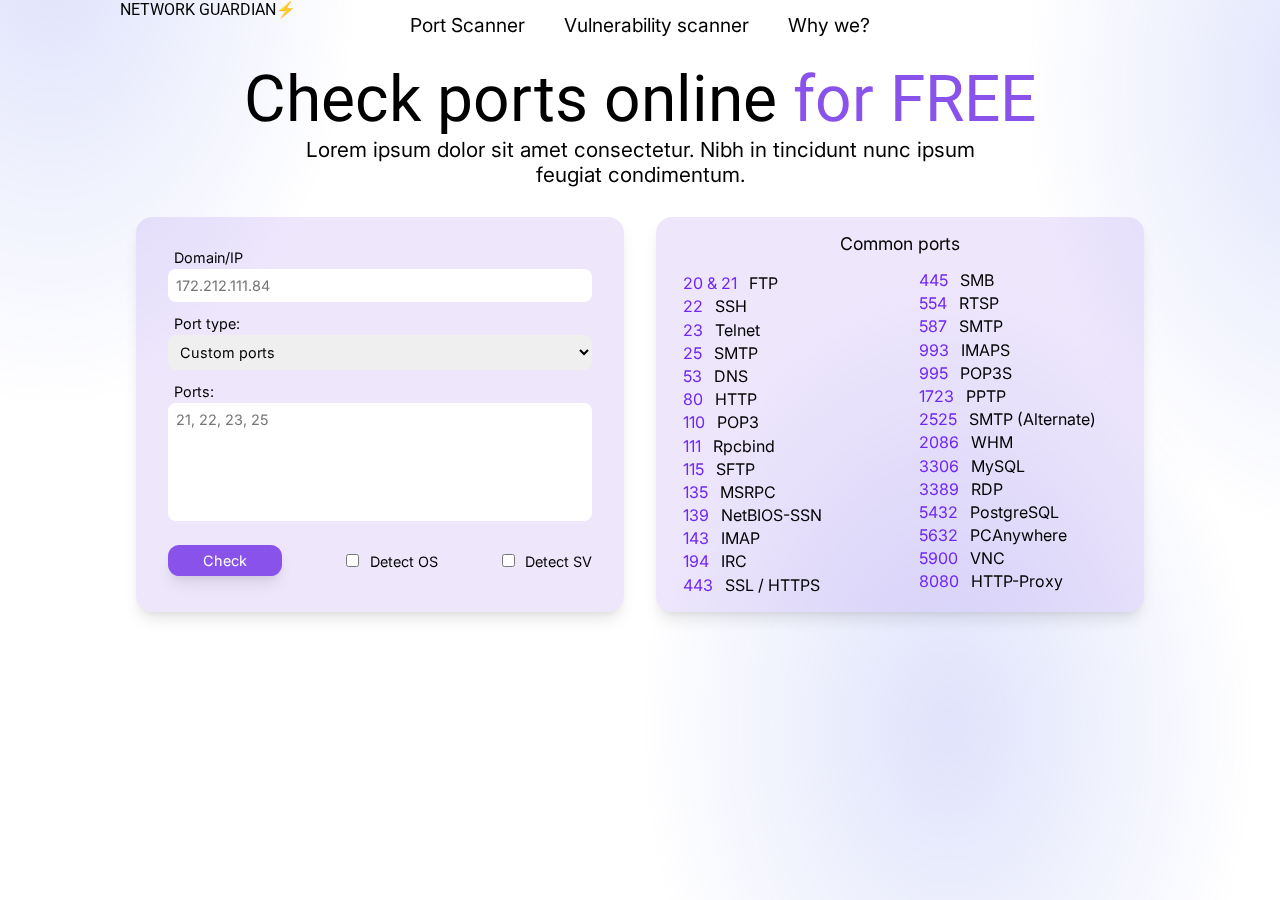
==== portscanner.html @ d00d71c8 "Divided into two pages" ====
<!DOCTYPE html>
<html lang="ua">
<head>
    <meta charset="UTF-8">
    <meta http-equiv="X-UA-Compatible" content="IE=edge">
    <meta name="viewport" content="width=device-width, initial-scale=1.0">
    <link rel="stylesheet" href="style/style.css">
    <link rel="icon" type="image/x-icon" href="./img/NetworkGuardian.svg">
    <title>IMBA TEAM</title>
</head>
<body>
    <main>
        <header>
            <div class="header-inner">
                <a href="index.html">
                    <div class="logo-box">
                         <h2 class="imba-team">NETWORK GUARDIAN⚡</h2>
                    </div>
                </a>

                <nav class="nav">
                    <ul class="nav-main-list">
                        <li class="nav-link"><a href="portscanner.html">Port Scanner</a></li>
                        <li class="nav-link"><a href="vulnerability.html">Vulnerability scanner</a></li>
                        <li class="nav-link header-button"><a href="#">Why we?</a></li>
                    </ul>
                </nav>
                <div class="burger">
                    <div class="burger-first"></div>
                    <div class="burger-second"></div>
                    <div class="burger-third"></div>
                </div>
            </div>
        </header>

        <div class="headline">
            <h2>Check ports online <span>for FREE</span></h2>
            <h5>Lorem ipsum dolor sit amet consectetur. Nibh in tincidunt nunc ipsum feugiat condimentum. </h5>
        </div>

        <div class="scanner">
            <div class="info-enter-block">
                <form action="data.json" method="post" class="info-enter-block-form">
                    <label for="domain-ip">Domain/IP</label>
                    <input type="text" name="domain-ip" id="domain-ip" placeholder="172.212.111.84">
                    <label for="scanner-dropdown">Port type:</label>
                    <select id="scanner-dropdown">
                        <option value="CustomPorts">Custom ports</option>
                        <option value="ServerPorts">Server ports</option>
                        <option value="GamePorts">Game ports</option>
                        <option value="ApplicationPorts">Application ports:</option>
                        <option value="P2PPorts">P2P ports:</option>
                    </select>
                    <label for="entered-ports">Ports:</label>
                    <textarea id="entered-ports" name="entered-ports" placeholder="21, 22, 23, 25" rows="6"></textarea>
                    <div class="scanner-submit-area">
                        <button type="submit" class="submit-button">Check</button>
                        <div class="input-box">
                            <input type="checkbox" name="detect-os" id="detect-os">
                            <label for="detect-os">Detect OS</label>
                        </div>
                        <div class="input-box">
                            <input type="checkbox" name="detect-sv" id="detect-sv">
                            <label for="detect-sv">Detect SV</label>
                        </div> 
                    </div>
                    
                </form>
            </div>
            <div class="common-ports-block">
                <h3>Common ports</h3>
                <ul class="common-ports-list">
                    <li><span>20 & 21</span> FTP</li>
                    <li><span>22</span> SSH</li>
                    <li><span>23</span> Telnet</li>
                    <li><span>25</span> SMTP</li>
                    <li><span>53</span> DNS</li>
                    <li><span>80</span> HTTP</li>
                    <li><span>110</span> POP3</li>
                    <li><span>111</span> Rpcbind</li>
                    <li><span>115</span> SFTP</li>
                    <li><span>135</span> MSRPC</li>
                    <li><span>139</span> NetBIOS-SSN</li>
                    <li><span>143</span> IMAP</li>
                    <li><span>194</span> IRC</li>
                    <li><span>443</span> SSL / HTTPS</li>
                    <li><span>445</span> SMB</li>
                    <li><span>554</span> RTSP</li>
                    <li><span>587</span> SMTP</li>
                    <li><span>993</span> IMAPS</li>
                    <li><span>995</span> POP3S</li>
                    <li><span>1723</span> PPTP</li>
                    <li><span>2525</span> SMTP (Alternate)</li>
                    <li><span>2086</span> WHM</li>
                    <li><span>3306</span> MySQL</li>
                    <li><span>3389</span> RDP</li>
                    <li><span>5432</span> PostgreSQL</li>
                    <li><span>5632</span> PCAnywhere</li>
                    <li><span>5900</span> VNC</li>
                    <li><span>8080</span> HTTP-Proxy</li>
                </ul>          
            </div>
        </div>
       <!--
        <div class="scanner-results scanner-results-active">
            <div class="scanner-results-text">
                <h3>Results<h3> 
                <ul class="scanner-results-header">
                    <li>
                        <p>Domain/IP</p>
                        <p>172.212.111.84</p>
                    </li>
                    <li>
                        <p>Ports scanned:</p>
                        <p>3</p>
                    </li>
                    <li>
                        <p>Open ports:</p>
                        <p>2</p>
                    </li>
                </ul>
                <table>
                    <tr class="table-header">
                        <td>Ports</td>
                    </tr>
                    <tr>
                        <th>Port number</th>
                        <th>State</th>
                        <th>Detect SV</th>
                        <th>Service Name</th>
                    </tr>
                    <tr>
                        <td>80</td>
                        <td>OPEN</td>
                        <td>Active</td>
                        <td>HTTP</td>
                    </tr>
                    <tr>
                        <td>123</td>
                        <td>closed</td>
                        <td>Active</td>
                        <td>HTTP</td>
                    </tr>
                    <tr>
                        <td>80</td>
                        <td>OPEN</td>
                        <td>Active</td>
                        <td>HTTP</td>
                    </tr>
                </table>
            </div>

            <div class="scanner-results-loader fulfilling-bouncing-circle-spinner">
                <div class="circle"></div>
                <div class="orbit"></div>
            </div>
        </div>
        <div class="headline">
            <h2>You can also scan your <span>network security!</span></h2>
        </div>

    -->
    </main>
    <div class="background">
        <div class="bg-element"></div>
        <div class="bg-element"></div>
        <div class="bg-element"></div>

    </div>
    
    <script src="script/portscanner.js"></script>
</body>
</html>
---- style/style.css ----
@import url('https://fonts.googleapis.com/css2?family=Montserrat:wght@400;500;600;700;800&family=Racing+Sans+One&family=Roboto&display=swap');
@import url('https://fonts.googleapis.com/css2?family=Inter:wght@200;300;400&family=Roboto&display=swap');

*{
    box-sizing: border-box;
    margin: 0;
    padding: 0;
    font-family: var(--font-family-second); 
    font-weight: 400;
    text-decoration: none;
    scroll-behavior: smooth;
    color: var(--text-color-main);
    font-size: var(--font-size-main);

}

h2, h2 span{
    font-family: var(--font-family-main);
    font-weight: 400;
}

:root{
    --font-family-main: 'Roboto', sans-serif;
    --font-family-second: 'Inter', sans-serif;
    --small-headline-font-size-main: 1.2rem;
    --font-weight-bold: 800;
    --text-color-main:#000000;
    --text-color-second: #8953EB;
    --text-color-third: #ffffff;
    --text-color-fourth: #7027F4;
    --background-color-second: #8953EB24;
    --background-color-third: #F1F0F0;
    --background-color-fourth:#f1cfff8e;
    --border-color-first: #00000040;
    --border-color-second: #00000010;

    --port-open-color:#46A62E;
    --port-closed-color: red;
    --main-padding: 1rem;
    
    --box-shadow-main: rgba(100, 100, 111, 0.2) 0px 7px 29px 0px;
    --box-shadow-main: rgba(0, 0, 0, 0.1) 0px 10px 15px -3px, rgba(0, 0, 0, 0.05) 0px 4px 6px -2px;;
    
    --header-height: 50px;
    --headline-padding: 30px 20px;
    --font-size-main: 1rem;
    --font-size-small-main: 0.9rem;
    --font-size-bigger-main: 1.1rem;
    --font-size-bigger-second: 1.6rem;
    --headline-font-size: 4rem;
    --headline-font-size-small: 1.3rem;
}


main{
    position: relative;
    width: 100%;
    text-decoration: none;
    max-width: 1040px;
    margin: 0 auto;
    display: flex;
    flex-direction: column;
    align-items: center;
    padding: 0 var(--main-padding);
    z-index: 1;
    /* overflow-x: hidden; */  
}

header{
    position: absolute;
    display: flex;
    width: 100%;
}

.header-inner{
    position: relative;
    width: 100%;
    display: flex;
    height: var(--header-height);
}

nav{
    position: absolute;
    left: 50%;
    top: 0;
    transform: translateX(-50%);
    align-items: center;
    display: flex;
    width: 60%;
    max-width: 500px;
}

.nav-main-list{
    width: 100%;

    display: flex;
    list-style: none;
    justify-content: space-around;
    align-items: center;
    z-index: 3;
    
}

.nav-link a{
    display: flex;
    height: var(--header-height);
    align-items: center;
    padding: 0 15px;
    font-size: var(--headline-font-size-small);
    font-size: calc(var(--font-size-main)*1.2);
    cursor: pointer;
}

.headline{
    position: relative;
    display: flex;
    width: fit-content;
    flex-direction: column;
    margin: 0 auto;
    padding: var(--headline-padding) ;
    align-items: center;
    margin: 2rem 0 0 0;
}

.headline h2{
    font-size: var(--headline-font-size);
    display: inline-block;
}

.headline h2 span{
  font-size: var(--headline-font-size);
    color: var(--text-color-second);
}
.headline h5{
    font-size: var(--headline-font-size-small);
    max-width: 80%;
    text-align: center;
}

.scanner{
    display: grid;
    grid-template-columns: 1fr 1fr;
    gap: calc(var(--main-padding)*2);
    padding-bottom: calc(var(--main-padding)*2);
    width: 100%;
    
}

.scanner > div{
    background-color: var(--background-color-second);
    padding: var(--main-padding);
    border-radius: var(--main-padding);
    box-shadow: var(--box-shadow-main);
}


.info-enter-block-form{
    display: flex;
    flex-direction: column;
    align-items: space-between;
    justify-content: flex-start;
    padding: 1rem;
}

.info-enter-block-form input[type="text"],
.info-enter-block-form textarea,
.info-enter-block-form select{
    width: 100%;
    padding: calc(var(--main-padding)/2);
    border-radius: calc(var(--main-padding)/2);
    border: none;
    font-size: var(--font-size-small-main);
}

.info-enter-block-form label{
    padding: 0 0 0.2rem 0.4rem;
    font-size: var(--font-size-small-main);
}
.info-enter-block-form label:not(:first-child){
    margin: 0.8rem 0 0 0;
}

.info-enter-block-form textarea{
    width: 100%;
    resize: none;
}

.scanner-submit-area{
    display: flex;
    width: 100%;
    justify-content: space-between;
    align-items: center;
    margin: 1.5rem 0 0 0;
}

.scanner-submit-area button[type="submit"], .check-button{
    box-shadow: var(--box-shadow-main);
    border: none;
    padding: calc(var(--main-padding)/2.3) calc(var(--main-padding)*2.2);
    background-color: var(--text-color-second);
    color: var(--text-color-third);
    border-radius: calc(var(--main-padding)/1.4);
    font-size: var(--font-size-small-main);
}


/* Common Ports Block */
.common-ports-block h3{
    text-align: center;
    padding: 0 0 1rem 0;
    font-size: var(--font-size-bigger-main);
}
.common-ports-block ul{
    list-style: none;
    column-count: 2;
}

.common-ports-block li{
    cursor: pointer;
    margin: 0.2rem;
}
.common-ports-block li span{
    color: var(--text-color-fourth);
    padding: 0 0.5rem;
}

/* Scanner Results */

.scanner-results{
    width: 100%;
    display: flex;
    flex-direction: column;
    position: relative;
    padding: var(--main-padding);
    border-radius: var(--main-padding);
    background-color: var(--background-color-second);
    min-height: 150px;
    box-shadow: var(--box-shadow-main);
}


.scanner-results-text{
    display: none;

}
.scanner-results-text > h3{
    text-align: center;
    font-size: var(--small-headline-font-size-main);
    font-weight: var(--font-weight-bold);
    font-size: var(--font-size-bigger-second);
}


.scanner-results-active .scanner-results-text{
    display: block;
}
.scanner-results-active .scanner-results-loader{
    display: none;
}

.scanner-results-header{
    margin-top: var(--main-padding);
    
    border-radius: var(--main-padding);
    gap: var(--main-padding);
    display: flex;
    list-style: none;
}

.scanner-results-header li{
  display: flex;
  flex-direction: column;
  flex: 2;

}

.scanner-results-header li:first-of-type{
  flex: 3;
}

.scanner-results-header p:first-of-type{
  font-size: var(--font-size-small-main);
  padding-left: calc(var(--main-padding)/2);
  text-align: start;
}
.scanner-results-header p:nth-of-type(2){
  background-color: var(--text-color-third);
  padding: calc(var(--main-padding)/2);
  border-radius: calc(var(--main-padding)/2);
  text-align: start;
}

.scanner-open-ports > li{
    padding-left: var(--main-padding);
}

.scanner-results table{
  margin: var(--main-padding) 0 0 0;
  border-collapse: collapse;
  background-color: var(--background-color-third);
  border-radius: var(--main-padding);
  width: 100%;
  overflow: hidden;

}

.scanner-results th,td{
  display: flex;
  flex: 1;
  align-items: center;
  justify-content: center;
  padding: var(--main-padding);
  border-bottom: 1px solid var(--border-color-second);
}


.scanner-results table th{
  border-bottom: 1px solid var(--border-color-first);

}

.scanner-results table td:nth-of-type(2){
  text-transform: uppercase;
}

.scanner-results th{
  text-transform: uppercase;
  color: var(--text-color-fourth);
}

.scanner-results tr{
  display: flex;
  width: 100%;
  flex: 1;
}

.table-header td{
  background-color: var(--text-color-third);
  justify-content: start;
  font-size: var(--small-headline-font-size-main);
  font-weight:  var(--font-weight-bold);
  padding: calc(var(--main-padding)/1.5) var(--main-padding);
}


  .vulnerability-scanner{
    background-color: var(--background-color-second);
    width: 100%;
    border-radius: var(--main-padding);
    margin: var(--main-padding) 0;
    box-shadow: var(--box-shadow-main);
  }

  .vulnerability-scanner h2{
    text-align: center;
    padding: var(--main-padding);
  }

  .check-button{
    width: 120px;
    margin: var(--main-padding) 0 0  0;
  }


/* Vulnerability scanner results*/
.scan-results-output__port {
  margin-left: 2.5%;
  font-size: var(--font-size-small-main);
}
.scan-results-output {
  display: flex;
  flex-direction: column;
  justify-content: flex-end;
  align-items: center;

  padding: var(--main-padding);
  border-radius: var(--main-padding);
  background-color: var(--background-color-second);
}
.section-one, .section-two, .section-three, .section-four {
  background-color: #ba9fec37;
  font-family: 'Montserrat', sans-serif;
  font-size: var(--font-size-main);
  color: #000000;
  overflow: hidden;
}

.scan-results-output h2{
  padding: calc(var(--main-padding)/2);
  text-align: center;
  font-size: var(--font-size-bigger-second);
  font-weight: var(--font-weight-bold);
  
}
.highlighted-link {
  color: var(--text-color-second);
  text-decoration: none;
}
.highlighted-link:hover {
  text-decoration: underline;
}
.scan-results-output button[type="submit"]{  
  
  border-radius: calc(var(--main-padding)/1.5);
  border: none;
  /* padding: calc(var(--main-padding)/1.2) calc(var(--main-padding)*5); */
  padding: calc(var(--main-padding)/2) calc(var(--main-padding)*3);
  margin: calc(var(--main-padding)*1.5) 0 0 0;
  background-color: var(--text-color-second);
  color: var(--text-color-third);
  font-size: var(--font-size-small-main);
  box-shadow: var(--box-shadow-main);
 
}
.scan-results-output button[type="submit"]:hover {
  cursor: pointer;
  
}
.scan-results-output button[type="submit"]:active {
  transform: scale(0.97);
  
}








  .background{
    position: fixed;
    height: max-content;
    top: 0;
    left: 0;
    width: 100vw;
    height: 100vw;
    z-index: -1;
    overflow: hidden;
  }
  .bg-element{
    position: absolute;

    background: radial-gradient(24.03% 35.15% at 34.08% 56.7%, rgba(43, 68, 231, 0.1458) 2.5%, rgba(245, 245, 245, 0) 100%);
    height: 100vw;
    width: 100vw;
    
  }

  .bg-element:nth-of-type(1) {
    top: -60vw;
    left: -30vw;
  }

  .bg-element:nth-of-type(2) {
    top: 0vw;
    left: 40vw;
  }

  .bg-element:nth-of-type(3) {
    top: -50vw;
    left: 70vw;
  }

  .bg-element:nth-child(4) {
    top: 70%;
    left: 70%;
  }

  .bg-element:nth-child(5) {
    top: 90%;
    left: 90%;
  }

  










  /* Loader */
.scanner-results-loader{
  position: absolute;
  top: 50%;
  left: 50%;
  transform: translate(-50%,-50%) !important;
}


.fulfilling-bouncing-circle-spinner, .fulfilling-bouncing-circle-spinner * {
  box-sizing: border-box;
}

.fulfilling-bouncing-circle-spinner {
  height: 60px;
  width: 60px;
  animation: fulfilling-bouncing-circle-spinner-animation infinite 4000ms ease;
}

.fulfilling-bouncing-circle-spinner .orbit {
  height: 60px;
  width: 60px;
  position: absolute;
  top: 0;
  left: 0;
  border-radius: 50%;
  border: calc(60px * 0.03) solid var(--text-color-second);
  animation: fulfilling-bouncing-circle-spinner-orbit-animation infinite 4000ms ease;
}

.fulfilling-bouncing-circle-spinner .circle {
  height: 60px;
  width: 60px;
  color: var(--text-color-second);
  display: block;
  border-radius: 50%;
  position: relative;
  border: calc(60px * 0.1) solid var(--text-color-second);
  animation: fulfilling-bouncing-circle-spinner-circle-animation infinite 4000ms ease;
  transform: rotate(0deg) scale(1);
}

@keyframes fulfilling-bouncing-circle-spinner-animation {
  0% {
    transform: rotate(0deg);
  }

  100% {
    transform: rotate(360deg);
  }
}

@keyframes fulfilling-bouncing-circle-spinner-orbit-animation {
  0% {
    transform: scale(1);
  }
  50% {
    transform: scale(1);
  }
  62.5% {
    transform: scale(0.8);
  }
  75% {
    transform: scale(1);
  }
  87.5% {
    transform: scale(0.8);
  }
  100% {
    transform: scale(1);
  }
}

@keyframes fulfilling-bouncing-circle-spinner-circle-animation {
  0% {
    transform: scale(1);
    border-color: transparent;
    border-top-color: inherit;
  }
  16.7% {
    border-color: transparent;
    border-top-color: initial;
    border-right-color: initial;
  }
  33.4% {
    border-color: transparent;
    border-top-color: inherit;
    border-right-color: inherit;
    border-bottom-color: inherit;
  }
  50% {
    border-color: inherit;
    transform: scale(1);
  }
  62.5% {
    border-color: inherit;
    transform: scale(1.4);
  }
  75% {
    border-color: inherit;
    transform: scale(1);
    opacity: 1;
  }
  87.5% {
    border-color: inherit;
    transform: scale(1.4);
  }
  100% {
    border-color: transparent;
    border-top-color: inherit;
    transform: scale(1);
  }
}
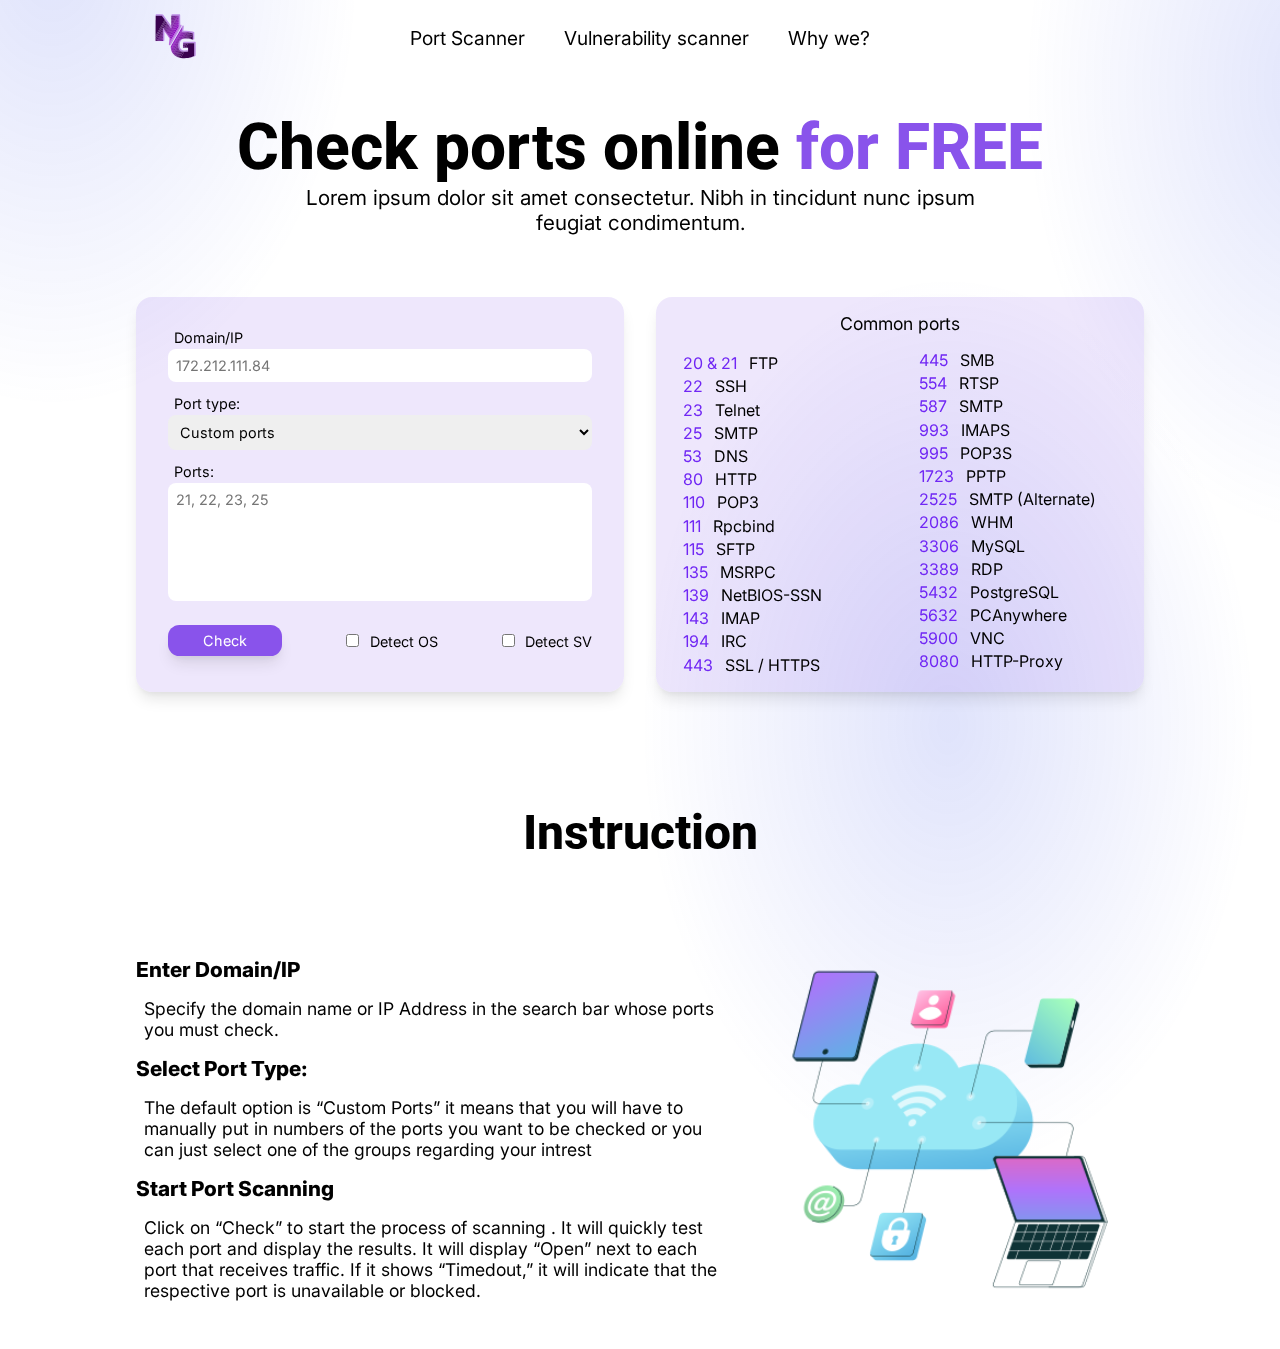
==== commit 9f9a0665: "Fixed design, added Instruction" ====
--- a/portscanner.html
+++ b/portscanner.html
@@ -14,7 +14,7 @@
             <div class="header-inner">
                 <a href="index.html">
                     <div class="logo-box">
-                         <h2 class="imba-team">NETWORK GUARDIAN⚡</h2>
+                        <img src="img/NetworkGuardian.svg" alt="Network-Guardian Logo">
                     </div>
                 </a>
 
@@ -101,6 +101,25 @@
                 </ul>          
             </div>
         </div>
+
+        <h2 class="instruction-header">Instruction</h2>
+        <div class="instruction">
+            
+            <div class="instruction-text">
+                <span>Enter Domain/IP</span>  
+                <p>Specify the domain name or IP Address in the search bar whose ports you must check.</p> 
+                <span>Select Port Type:</span>
+                <p>The default option is “Custom Ports” it means that you will have to manually put in numbers of the ports you want to be checked or you can just select one of the groups regarding your intrest</p>
+                <span>Start Port Scanning</span>
+                <p>Click on “Check” to start the process of scanning . It will quickly test each port and display the results.
+                It will display “Open” next to each port that receives traffic. If it shows “Timedout,” it will indicate that the respective port is unavailable or blocked.</p>
+            </p>
+            </div>
+            <div class="instruction-image">
+                <img src="img/workcloudimg.svg" alt="Workcloud">
+            </div>
+            
+        </div>
        <!--
         <div class="scanner-results scanner-results-active">
             <div class="scanner-results-text">
--- a/style/style.css
+++ b/style/style.css
@@ -49,6 +49,9 @@
     --font-size-bigger-second: 1.6rem;
     --headline-font-size: 4rem;
     --headline-font-size-small: 1.3rem;
+    --sub-headline-font-size-main: 3rem;
+    --instruction-font-size-small:1.1rem;
+    --instruction-font-size-big:1.3rem;
 }
 
 
@@ -76,14 +79,27 @@
     position: relative;
     width: 100%;
     display: flex;
-    height: var(--header-height);
+    align-items: center;
+    justify-content: center;
+    height: calc( var(--header-height)*1.5);
+}
+
+.logo-box{
+  position: absolute;
+  top: 0;
+  left: var(--main-padding);
+}
+
+.logo-box img{
+  height: calc( var(--header-height)*1.5);
+
 }
 
 nav{
     position: absolute;
     left: 50%;
-    top: 0;
-    transform: translateX(-50%);
+    top: 50%;
+    transform: translate(-50%, -50%);
     align-items: center;
     display: flex;
     width: 60%;
@@ -119,17 +135,19 @@
     margin: 0 auto;
     padding: var(--headline-padding) ;
     align-items: center;
-    margin: 2rem 0 0 0;
+    margin: 5rem 0 2rem 0;
 }
 
 .headline h2{
     font-size: var(--headline-font-size);
     display: inline-block;
+    font-weight: var(--font-weight-bold);
 }
 
 .headline h2 span{
   font-size: var(--headline-font-size);
     color: var(--text-color-second);
+    font-weight: var(--font-weight-bold);
 }
 .headline h5{
     font-size: var(--headline-font-size-small);
@@ -372,11 +390,19 @@
   flex-direction: column;
   justify-content: flex-end;
   align-items: center;
-
+  box-shadow: var(--box-shadow-main);
   padding: var(--main-padding);
   border-radius: var(--main-padding);
   background-color: var(--background-color-second);
-}
+  margin: var(--main-padding) 0;
+  
+}
+
+.scan-results-output span{
+  background-color: #ba9fec37;
+
+}
+
 .section-one, .section-two, .section-three, .section-four {
   background-color: #ba9fec37;
   font-family: 'Montserrat', sans-serif;
@@ -384,6 +410,8 @@
   color: #000000;
   overflow: hidden;
 }
+
+
 
 .scan-results-output h2{
   padding: calc(var(--main-padding)/2);
@@ -421,10 +449,50 @@
   
 }
 
-
-
-
-
+/* Instruction */
+.instruction-header{
+  text-align: center;
+  font-size: 2rem;
+  font-weight: var(--font-weight-bold);
+  font-size: var(--sub-headline-font-size-main);
+  margin: 5rem 0 3rem 0;
+} 
+
+.instruction {
+  display: flex;
+  width: 100%;
+  margin: calc(var(--main-padding)*2);
+}
+.instruction-text{
+  flex-direction: column;
+  display: flex;
+  flex: 3;
+}
+
+
+.instruction-text span{
+  font-weight: var(--font-weight-bold);
+  margin: var(--main-padding) 0;
+  font-size: var(--instruction-font-size-big);
+
+}
+
+.instruction-text p{
+  margin: 0 calc(var(--main-padding)/2);
+  font-size: var(--instruction-font-size-small);
+}
+
+
+.instruction-image{
+  display: flex;
+  justify-content: center;
+  align-items: center;
+  flex: 2;
+}
+
+.instruction-image img{
+  width: 100%;
+}
 
 
 
@@ -473,15 +541,6 @@
   }
 
   
-
-
-
-
-
-
-
-
-
 
   /* Loader */
 .scanner-results-loader{
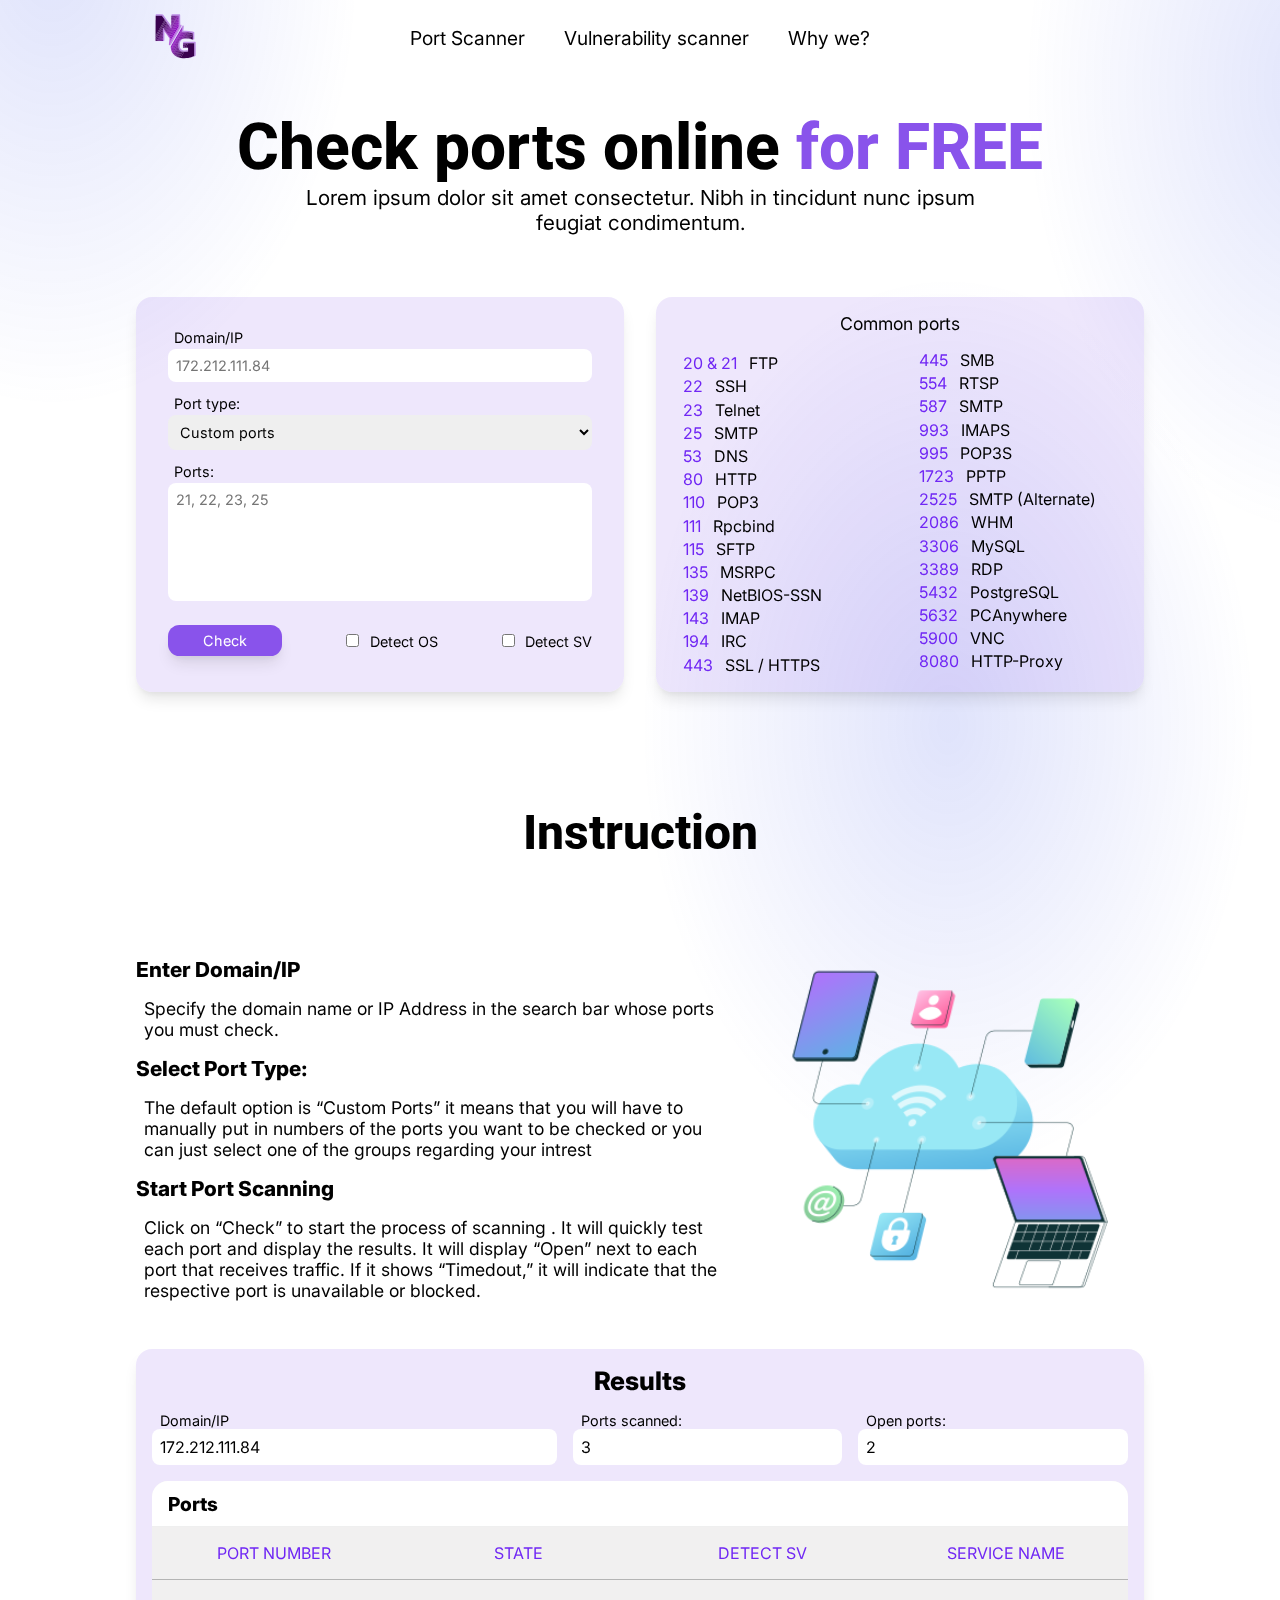
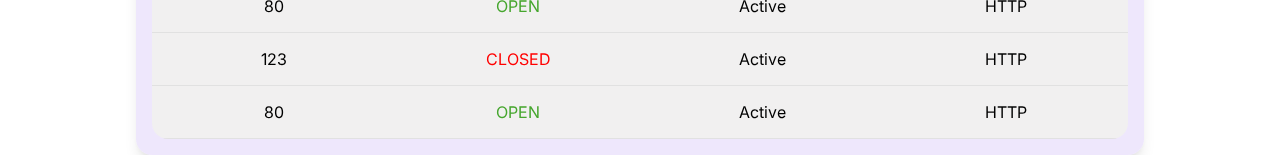
==== commit 79b5e9bf: "Added table of results to port scanner" ====
--- a/portscanner.html
+++ b/portscanner.html
@@ -120,7 +120,7 @@
             </div>
             
         </div>
-       <!--
+       
         <div class="scanner-results scanner-results-active">
             <div class="scanner-results-text">
                 <h3>Results<h3> 
@@ -168,7 +168,7 @@
                     </tr>
                 </table>
             </div>
-
+    <!--
             <div class="scanner-results-loader fulfilling-bouncing-circle-spinner">
                 <div class="circle"></div>
                 <div class="orbit"></div>
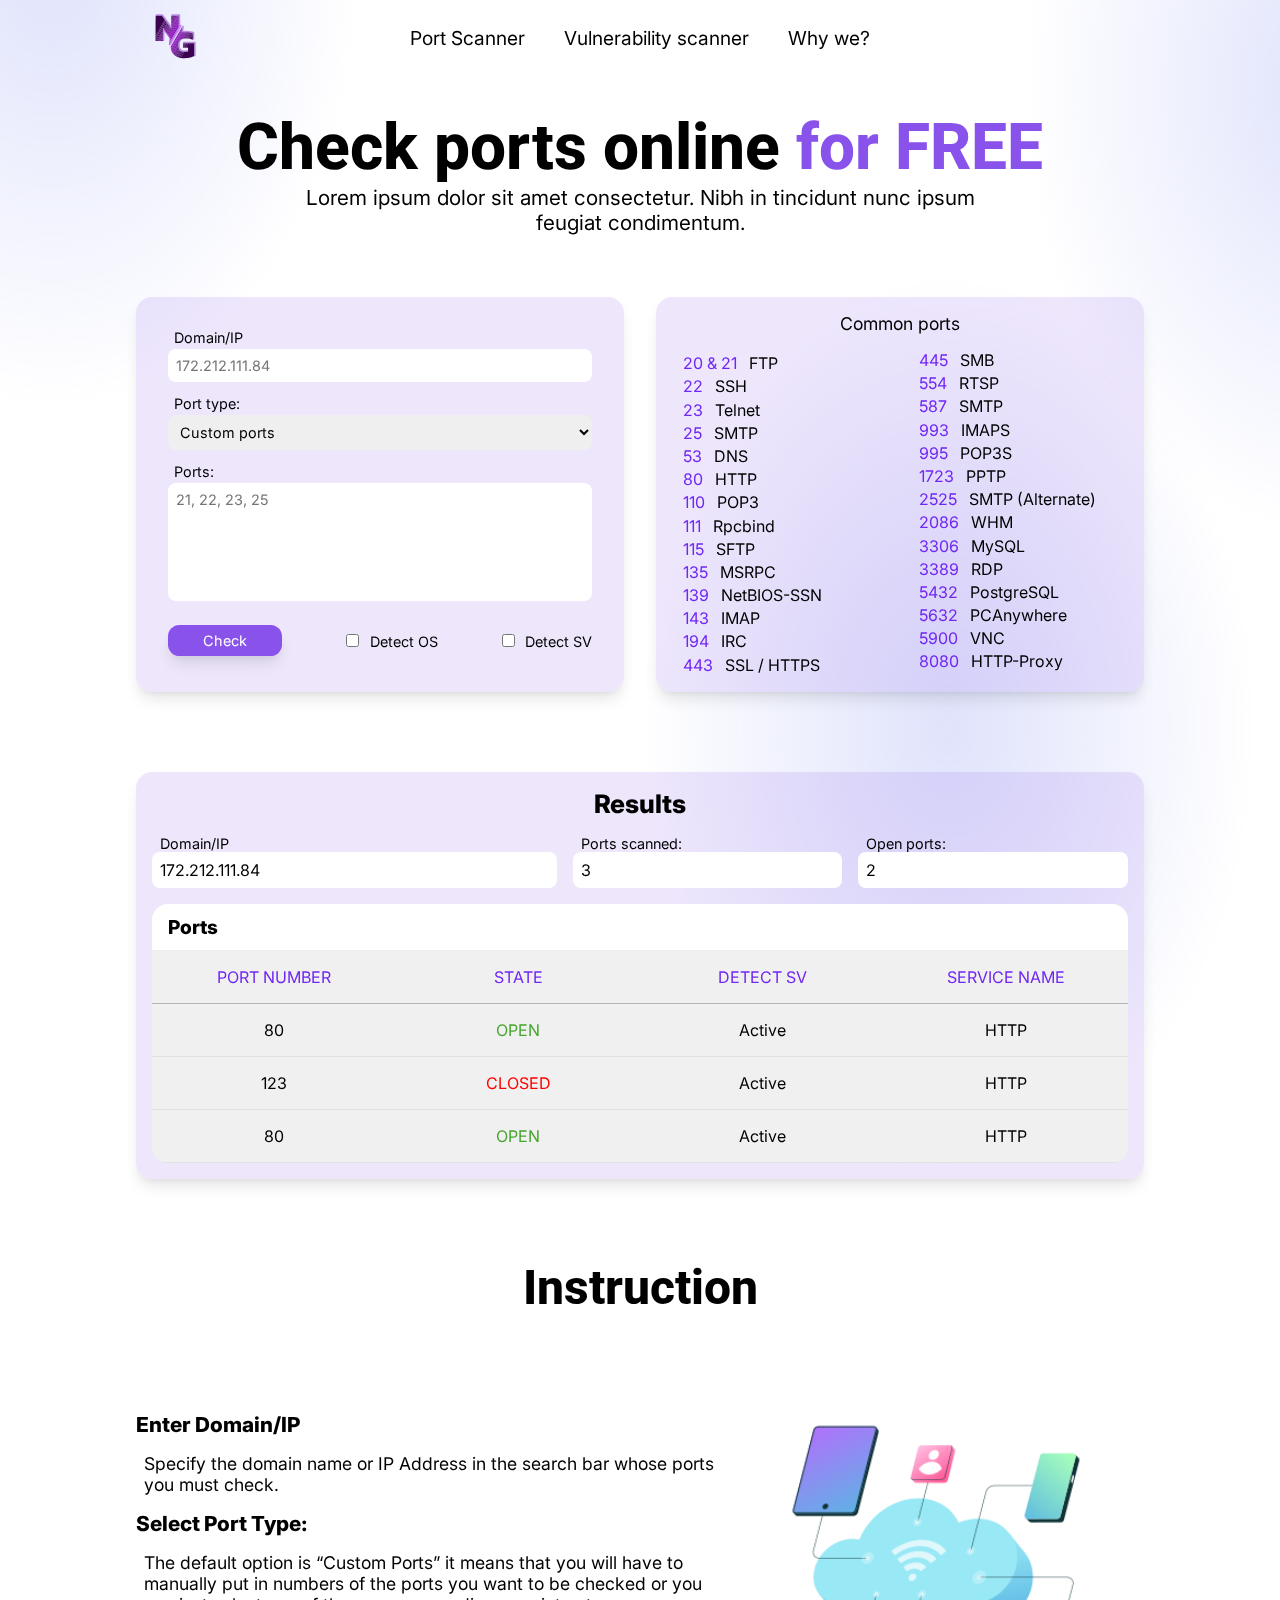
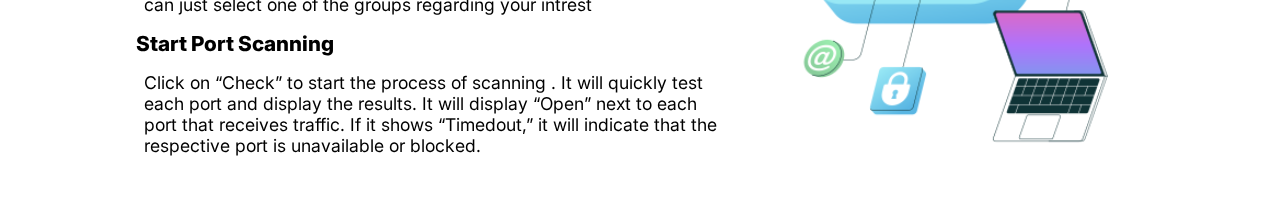
==== commit 6416a111: "Put instruction under the results of scanning, added some margin between scanner and results" ====
--- a/portscanner.html
+++ b/portscanner.html
@@ -102,24 +102,7 @@
             </div>
         </div>
 
-        <h2 class="instruction-header">Instruction</h2>
-        <div class="instruction">
-            
-            <div class="instruction-text">
-                <span>Enter Domain/IP</span>  
-                <p>Specify the domain name or IP Address in the search bar whose ports you must check.</p> 
-                <span>Select Port Type:</span>
-                <p>The default option is “Custom Ports” it means that you will have to manually put in numbers of the ports you want to be checked or you can just select one of the groups regarding your intrest</p>
-                <span>Start Port Scanning</span>
-                <p>Click on “Check” to start the process of scanning . It will quickly test each port and display the results.
-                It will display “Open” next to each port that receives traffic. If it shows “Timedout,” it will indicate that the respective port is unavailable or blocked.</p>
-            </p>
-            </div>
-            <div class="instruction-image">
-                <img src="img/workcloudimg.svg" alt="Workcloud">
-            </div>
-            
-        </div>
+        
        
         <div class="scanner-results scanner-results-active">
             <div class="scanner-results-text">
@@ -168,6 +151,25 @@
                     </tr>
                 </table>
             </div>
+        </div>
+        <h2 class="instruction-header">Instruction</h2>
+        <div class="instruction">
+            
+            <div class="instruction-text">
+                <span>Enter Domain/IP</span>  
+                <p>Specify the domain name or IP Address in the search bar whose ports you must check.</p> 
+                <span>Select Port Type:</span>
+                <p>The default option is “Custom Ports” it means that you will have to manually put in numbers of the ports you want to be checked or you can just select one of the groups regarding your intrest</p>
+                <span>Start Port Scanning</span>
+                <p>Click on “Check” to start the process of scanning . It will quickly test each port and display the results.
+                It will display “Open” next to each port that receives traffic. If it shows “Timedout,” it will indicate that the respective port is unavailable or blocked.</p>
+            </p>
+            </div>
+            <div class="instruction-image">
+                <img src="img/workcloudimg.svg" alt="Workcloud">
+            </div>
+            
+        </div>
     <!--
             <div class="scanner-results-loader fulfilling-bouncing-circle-spinner">
                 <div class="circle"></div>
--- a/style/style.css
+++ b/style/style.css
@@ -245,6 +245,7 @@
 /* Scanner Results */
 
 .scanner-results{
+    margin: 3rem 0 0 0;
     width: 100%;
     display: flex;
     flex-direction: column;
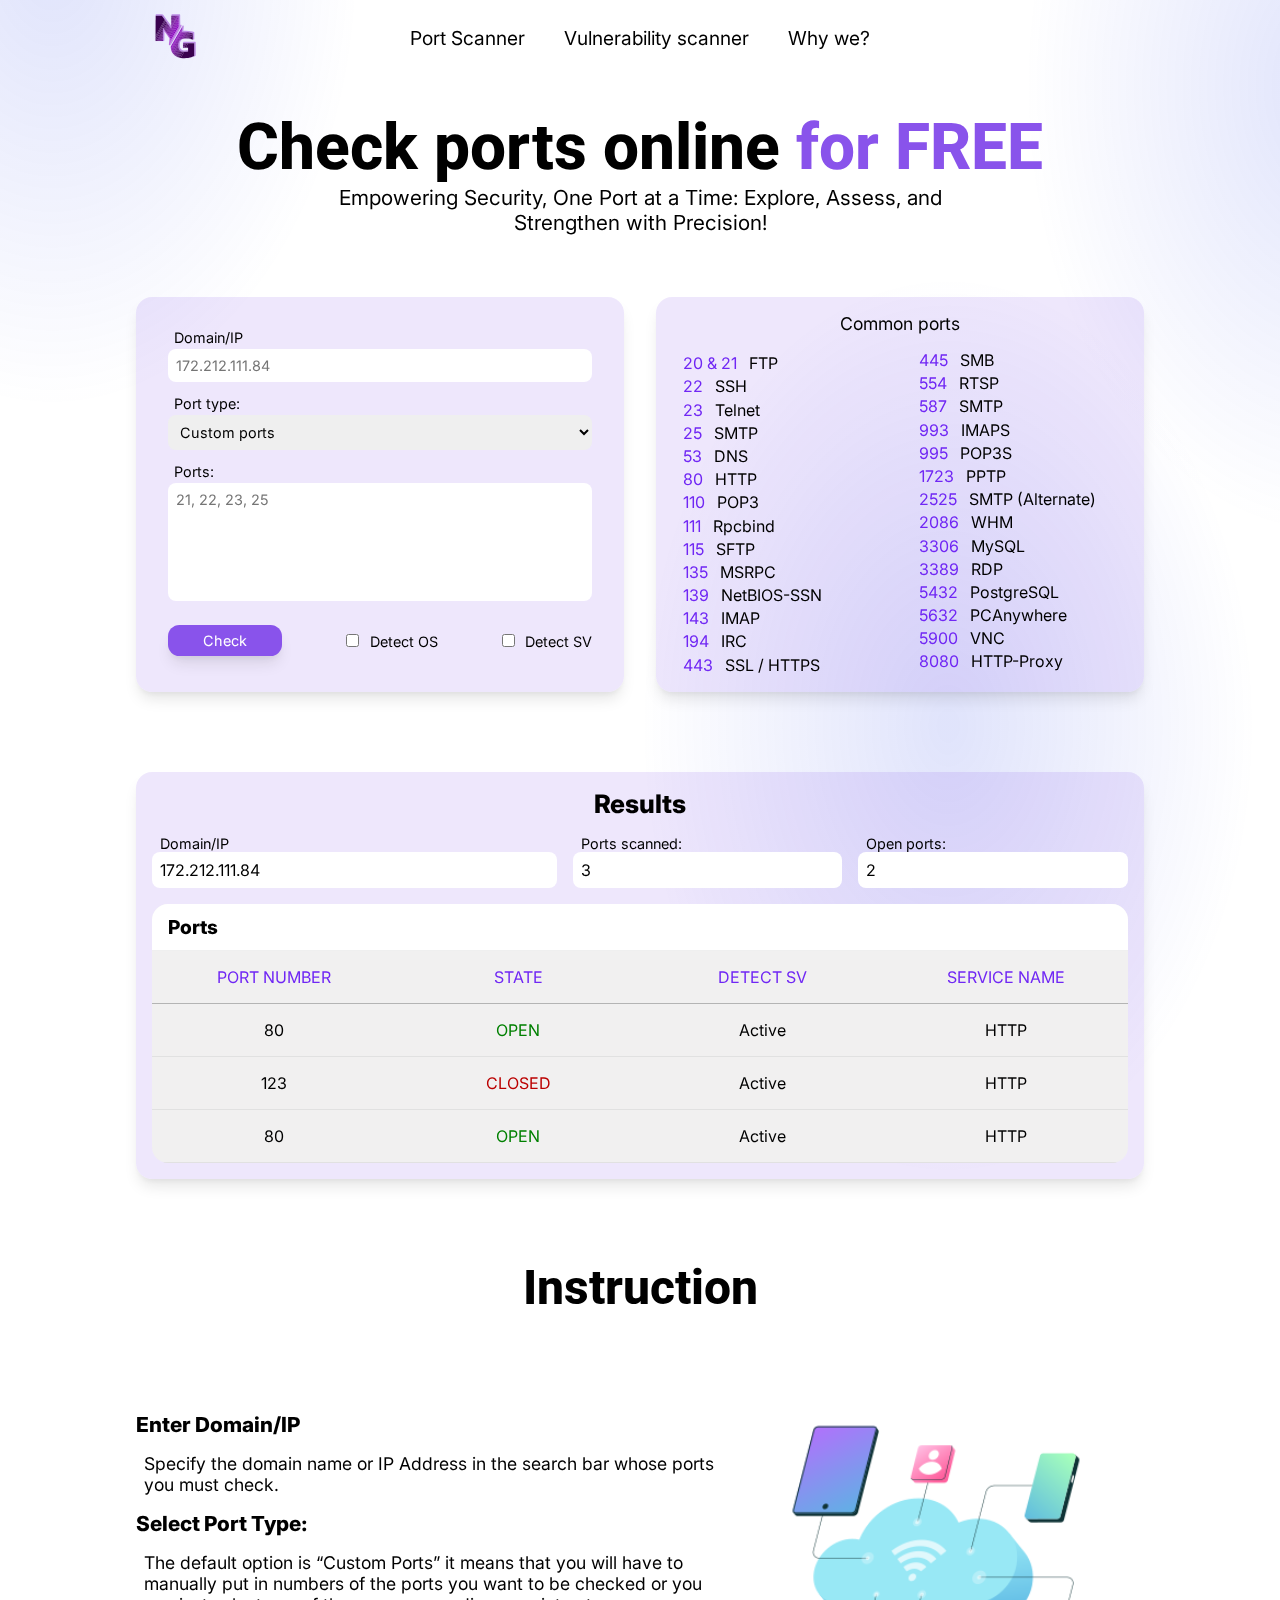
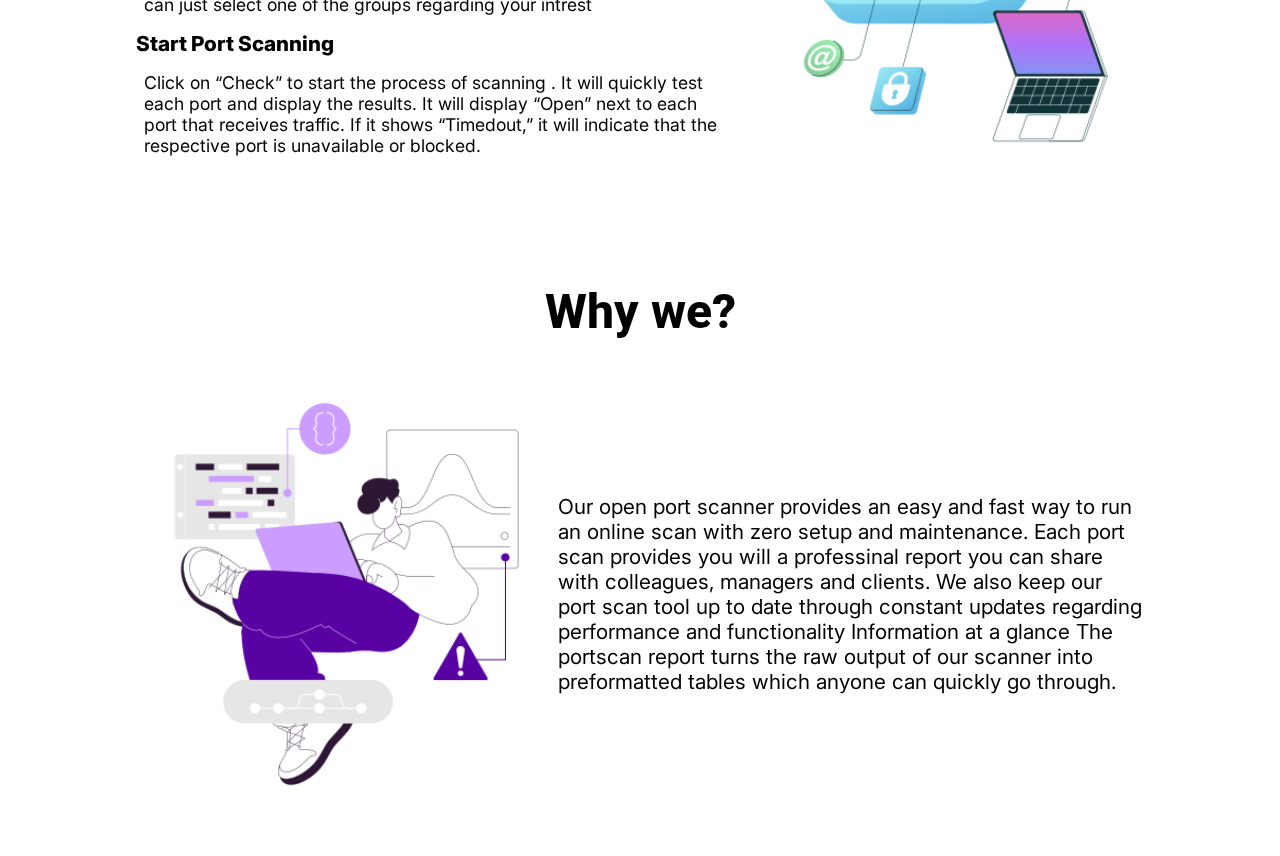
==== commit f8c932e3: "Added instructions and photos" ====
--- a/portscanner.html
+++ b/portscanner.html
@@ -6,7 +6,7 @@
     <meta name="viewport" content="width=device-width, initial-scale=1.0">
     <link rel="stylesheet" href="style/style.css">
     <link rel="icon" type="image/x-icon" href="./img/NetworkGuardian.svg">
-    <title>IMBA TEAM</title>
+    <title>Net-Guardian</title>
 </head>
 <body>
     <main>
@@ -22,7 +22,7 @@
                     <ul class="nav-main-list">
                         <li class="nav-link"><a href="portscanner.html">Port Scanner</a></li>
                         <li class="nav-link"><a href="vulnerability.html">Vulnerability scanner</a></li>
-                        <li class="nav-link header-button"><a href="#">Why we?</a></li>
+                        <li class="nav-link header-button"><a href="#why-we">Why we?</a></li>
                     </ul>
                 </nav>
                 <div class="burger">
@@ -35,7 +35,7 @@
 
         <div class="headline">
             <h2>Check ports online <span>for FREE</span></h2>
-            <h5>Lorem ipsum dolor sit amet consectetur. Nibh in tincidunt nunc ipsum feugiat condimentum. </h5>
+            <h5>Empowering Security, One Port at a Time: Explore, Assess, and Strengthen with Precision!</h5>
         </div>
 
         <div class="scanner">
@@ -168,8 +168,22 @@
             <div class="instruction-image">
                 <img src="img/workcloudimg.svg" alt="Workcloud">
             </div>
-            
-        </div>
+        </div>
+        <h2 class="why-we-header" id="why-we">Why we?</h2>
+        <div class="why-we">
+            <div class="why-we-image">
+                <img src="img/why-we.png" alt="Man working with notebook">
+            </div>
+            <div class="why-we-text">
+                <p>Our open port scanner provides an easy and fast way to run an online scan with zero setup and maintenance.  
+                    Each port scan provides you will a professinal report you can share with colleagues, managers and clients. We also keep our port scan tool up to date through constant updates regarding performance and functionality 
+                    Information at a glance 
+                    The portscan report turns the raw output of our scanner into preformatted tables which anyone can quickly go through.
+                </p>
+            </div>
+        </div>
+        
+        
     <!--
             <div class="scanner-results-loader fulfilling-bouncing-circle-spinner">
                 <div class="circle"></div>
--- a/style/style.css
+++ b/style/style.css
@@ -33,9 +33,9 @@
     --background-color-fourth:#f1cfff8e;
     --border-color-first: #00000040;
     --border-color-second: #00000010;
-
-    --port-open-color:#46A62E;
-    --port-closed-color: red;
+  
+    --port-open-color:#008000;
+    --port-closed-color: #bb0000;
     --main-padding: 1rem;
     
     --box-shadow-main: rgba(100, 100, 111, 0.2) 0px 7px 29px 0px;
@@ -470,7 +470,6 @@
   flex: 3;
 }
 
-
 .instruction-text span{
   font-weight: var(--font-weight-bold);
   margin: var(--main-padding) 0;
@@ -494,6 +493,90 @@
 .instruction-image img{
   width: 100%;
 }
+
+/* Why we */
+
+
+.information-block-header{
+  text-align: center;
+  font-size: 2rem;
+  font-weight: var(--font-weight-bold);
+  font-size: var(--sub-headline-font-size-main);
+  margin: 5rem 0 3rem 0;
+}
+
+.information-block{
+  display: flex;
+}
+
+.information-block-text{
+  display: flex;
+  flex: 4;
+  align-items: center;
+  justify-content: center;
+  padding: var(--main-padding);
+}
+
+.information-block-text p,span{
+  font-size: 1rem;
+}
+
+.information-block-image{
+  display: flex;
+  align-items: center;
+  padding: var(--main-padding);
+  flex: 3;
+}
+
+.information-block-image img{
+  border-radius: var(--main-padding);
+  width: 100%;
+  box-shadow: var(--box-shadow-main);
+  
+}
+
+
+.why-we-header{
+  text-align: center;
+  font-size: 2rem;
+  font-weight: var(--font-weight-bold);
+  font-size: var(--sub-headline-font-size-main);
+  margin: 5rem 0 3rem 0;
+}
+
+.why-we{
+  display: flex;
+  padding-bottom: calc(var(--main-padding)*3.5);
+}
+
+.why-we-text{
+  display: flex;
+  flex: 3;
+  align-items: center;
+  justify-content: center;
+}
+
+.why-we-text p{
+  font-size: var(--font-size-main);
+  font-size: var(--instruction-font-size-big);
+
+}
+
+.why-we-image{
+  display: flex;
+  align-items: center;
+  justify-content: center;
+  padding: 0 var(--main-padding);
+  flex: 2;
+}
+
+.why-we-image img{
+  width: 100%;
+}
+
+
+
+
 
 
 
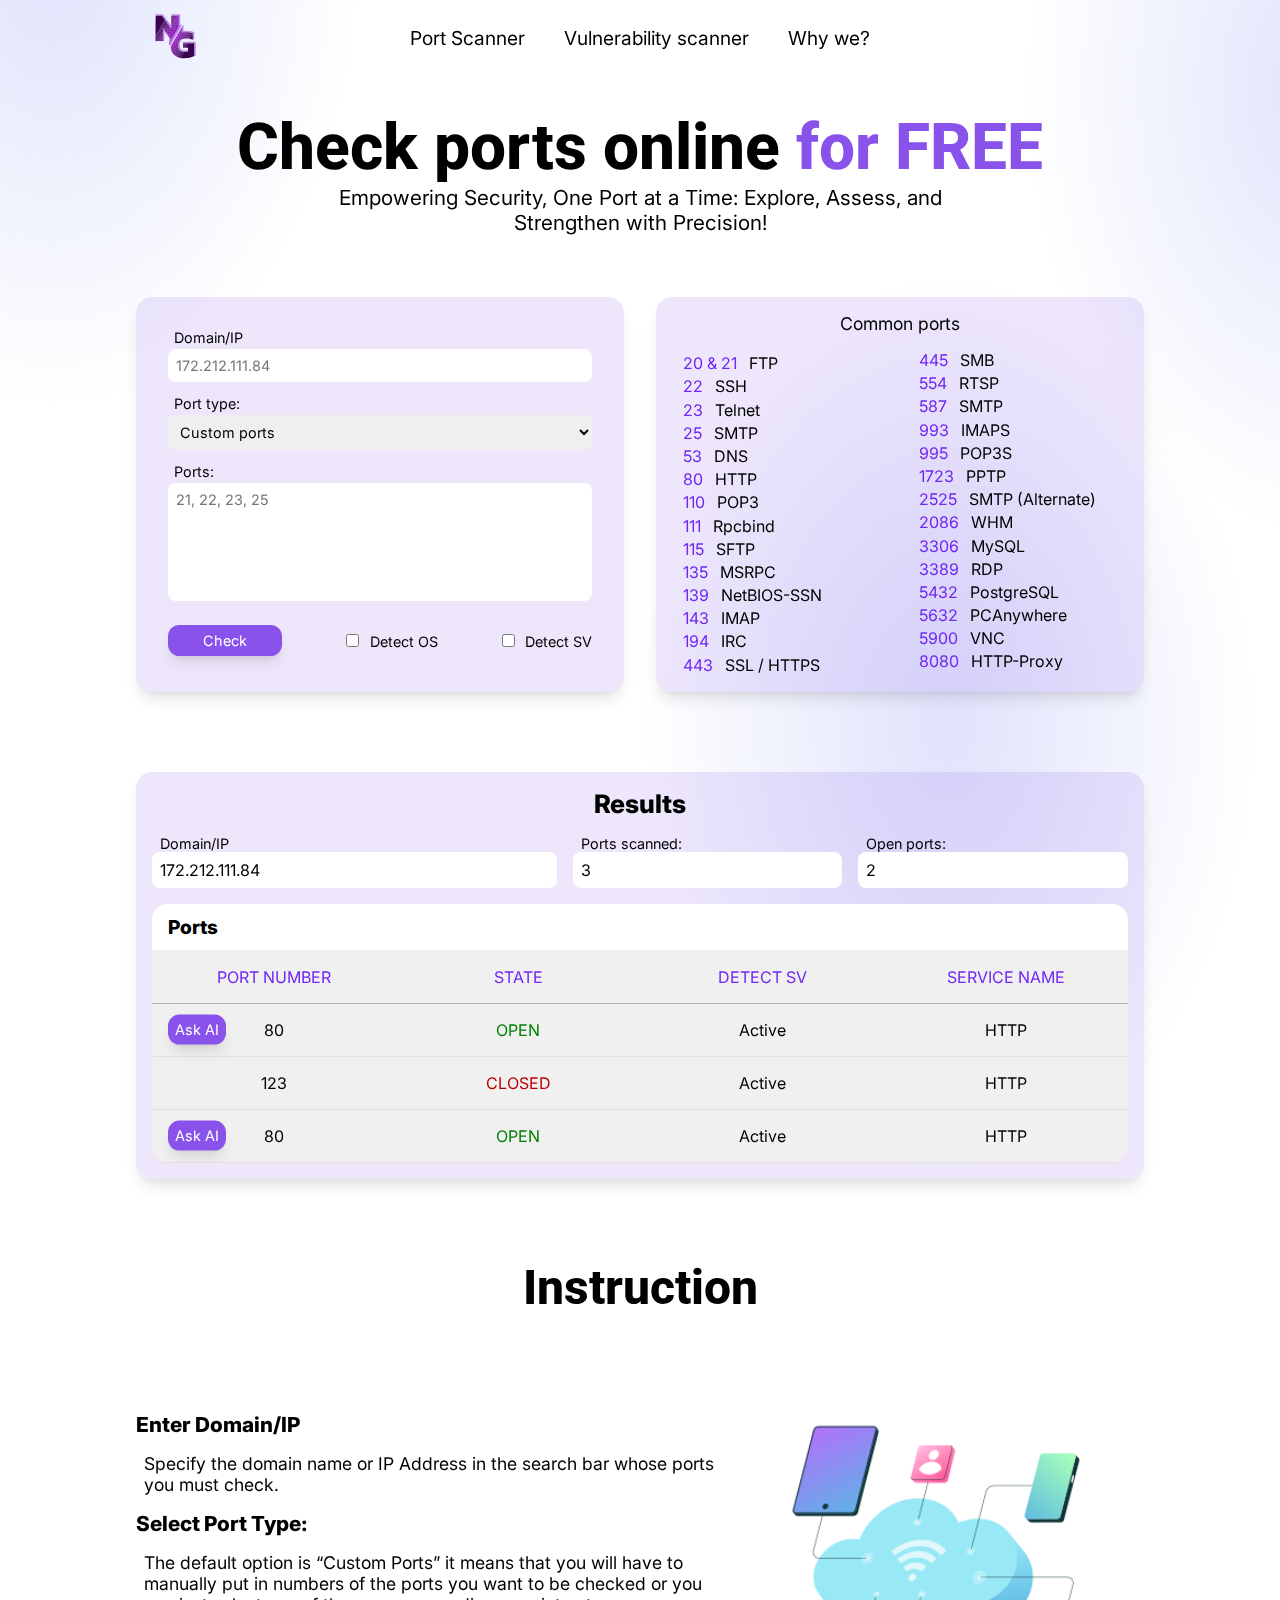
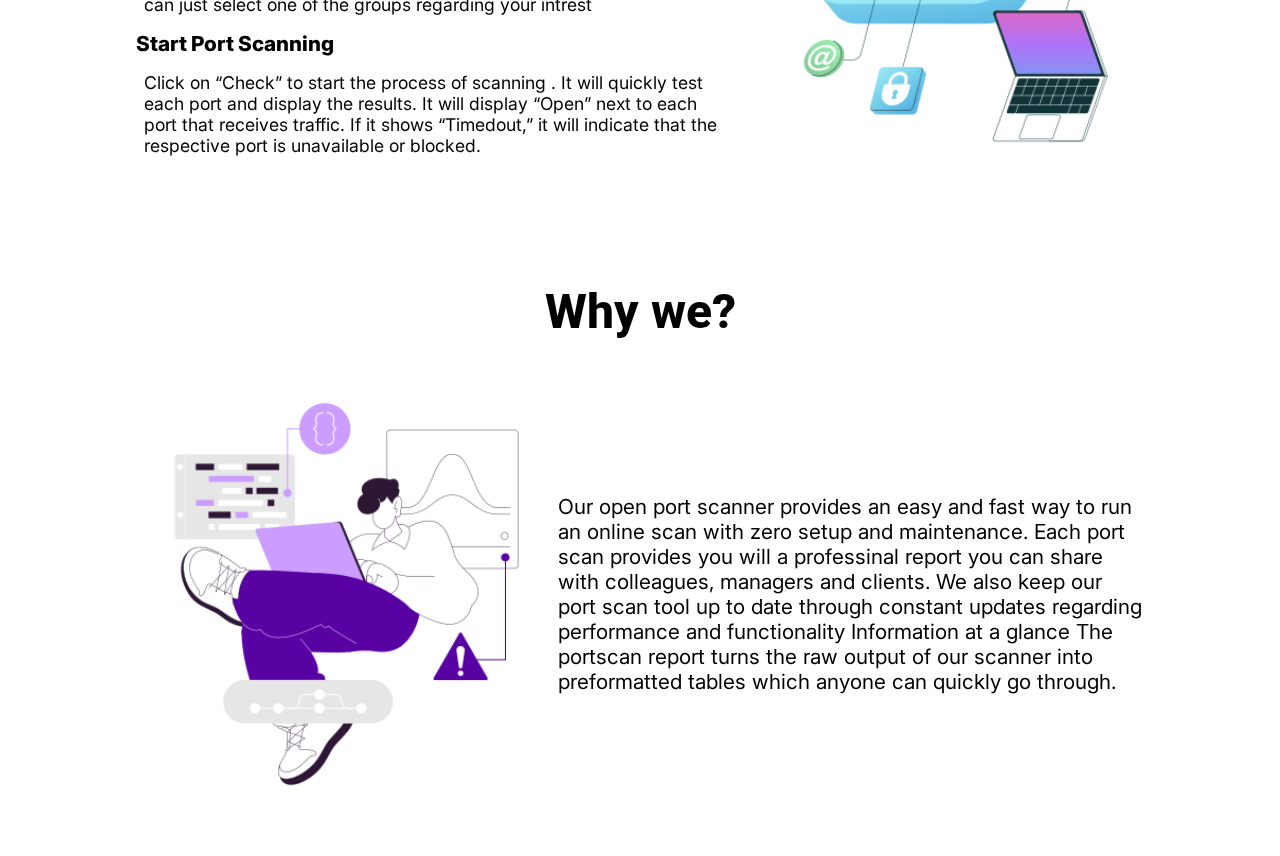
==== commit 4cc4aaec: "Added Ask-ai button" ====
--- a/portscanner.html
+++ b/portscanner.html
@@ -132,7 +132,10 @@
                         <th>Service Name</th>
                     </tr>
                     <tr>
-                        <td>80</td>
+                        <td>
+                            <div onclick="postData(event)" class="ask-ai">Ask AI</div>
+                            <div class="port-number">80</div>
+                        </td>
                         <td>OPEN</td>
                         <td>Active</td>
                         <td>HTTP</td>
@@ -144,7 +147,10 @@
                         <td>HTTP</td>
                     </tr>
                     <tr>
-                        <td>80</td>
+                        <td>
+                            <div onclick="postData(event)" class="ask-ai">Ask AI</div>
+                            <div class="port-number">80</div>
+                        </td>
                         <td>OPEN</td>
                         <td>Active</td>
                         <td>HTTP</td>
--- a/style/style.css
+++ b/style/style.css
@@ -324,6 +324,7 @@
 }
 
 .scanner-results th,td{
+  position: relative;
   display: flex;
   flex: 1;
   align-items: center;
@@ -447,7 +448,6 @@
 }
 .scan-results-output button[type="submit"]:active {
   transform: scale(0.97);
-  
 }
 
 /* Instruction */
@@ -496,6 +496,28 @@
 
 /* Why we */
 
+.ask-ai{
+  position: absolute;
+  display: flex;
+  left: var(--main-padding);
+  top: 50%;
+  transform: translateY(-50%);
+  box-shadow: var(--box-shadow-main);
+  border: none;
+  padding: calc(var(--main-padding)/2.3);
+  background-color: var(--text-color-second);
+  color: var(--text-color-third);
+  border-radius: calc(var(--main-padding)/1.4);
+  font-size: var(--font-size-small-main);
+  align-self: flex-start;
+  justify-self: flex-start;
+  cursor: pointer;
+}
+
+.ask-ai:active {
+  transform: translateY(-50%) scale(0.97) ;
+}
+
 
 .information-block-header{
   text-align: center;
@@ -554,12 +576,16 @@
   flex: 3;
   align-items: center;
   justify-content: center;
+  flex-direction: column;
 }
 
 .why-we-text p{
   font-size: var(--font-size-main);
   font-size: var(--instruction-font-size-big);
 
+}
+.why-we-text-vulnerability p{
+  font-size: 1.2rem;
 }
 
 .why-we-image{
